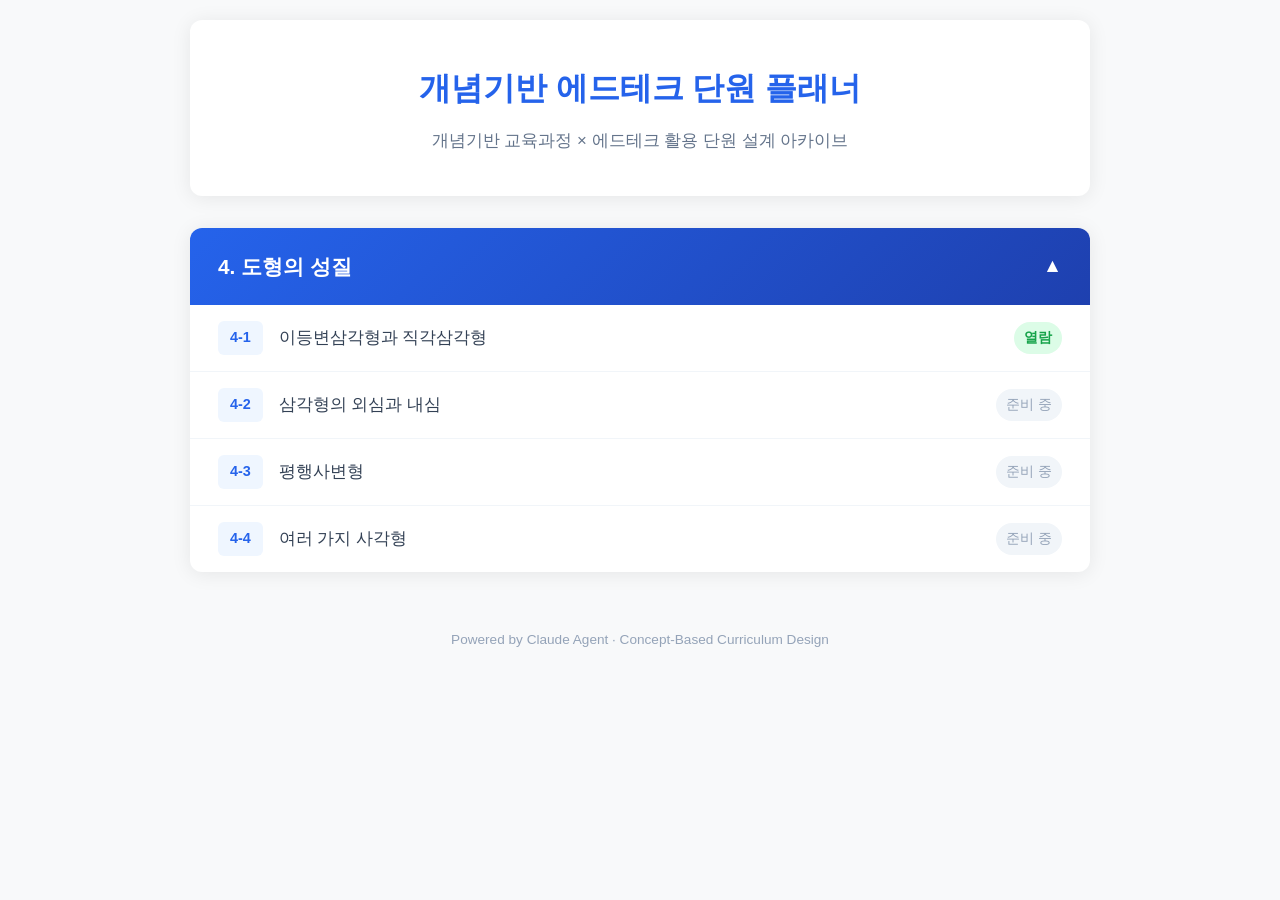
==== index.html @ 593aaad5 "feat: 개념기반 에드테크 단원 플래너 초기 구성 - 메인페이지 (index.html, styles.css, app.js) - 대단원/중단원 목록 구조 - 4-1 이등변삼각형과 " ====
<!DOCTYPE html>
<html lang="ko">
<head>
    <meta charset="UTF-8">
    <meta name="viewport" content="width=device-width, initial-scale=1.0">
    <title>개념기반 에드테크 단원 플래너</title>
    <link rel="stylesheet" href="styles.css">
</head>
<body>
    <div class="container">
        <header class="header">
            <h1>개념기반 에드테크 단원 플래너</h1>
            <p class="subtitle">개념기반 교육과정 × 에드테크 활용 단원 설계 아카이브</p>
        </header>

        <div id="unit-list"></div>

        <footer class="footer">
            <p>Powered by Claude Agent · Concept-Based Curriculum Design</p>
        </footer>
    </div>

    <script src="app.js"></script>
</body>
</html>
---- styles.css ----
* {
    margin: 0;
    padding: 0;
    box-sizing: border-box;
}

body {
    font-family: 'Noto Sans KR', -apple-system, BlinkMacSystemFont, 'Segoe UI', sans-serif;
    line-height: 1.8;
    color: #2c3e50;
    background: #f8f9fa;
    padding: 20px;
}

.container {
    max-width: 900px;
    margin: 0 auto;
}

/* Header */
.header {
    background: white;
    padding: 40px;
    border-radius: 12px;
    box-shadow: 0 2px 20px rgba(0,0,0,0.08);
    margin-bottom: 32px;
    text-align: center;
}

.header h1 {
    color: #2563eb;
    font-size: 2em;
    margin-bottom: 8px;
}

.subtitle {
    color: #64748b;
    font-size: 1.05em;
}

/* 대단원 카드 */
.chapter {
    background: white;
    border-radius: 12px;
    box-shadow: 0 2px 20px rgba(0,0,0,0.08);
    margin-bottom: 24px;
    overflow: hidden;
}

.chapter-header {
    background: linear-gradient(135deg, #2563eb 0%, #1e40af 100%);
    color: white;
    padding: 20px 28px;
    cursor: pointer;
    display: flex;
    align-items: center;
    justify-content: space-between;
    transition: opacity 0.2s;
}

.chapter-header:hover {
    opacity: 0.92;
}

.chapter-title {
    font-size: 1.3em;
    font-weight: 700;
}

.chapter-arrow {
    font-size: 1.2em;
    transition: transform 0.3s;
}

.chapter.open .chapter-arrow {
    transform: rotate(180deg);
}

/* 중단원 목록 */
.unit-list {
    max-height: 0;
    overflow: hidden;
    transition: max-height 0.4s ease;
}

.chapter.open .unit-list {
    max-height: 1000px;
}

.unit-item {
    display: flex;
    align-items: center;
    padding: 16px 28px;
    border-bottom: 1px solid #f1f5f9;
    transition: background 0.15s;
}

.unit-item:last-child {
    border-bottom: none;
}

.unit-item:hover {
    background: #f8fafc;
}

.unit-number {
    background: #eff6ff;
    color: #2563eb;
    font-weight: 700;
    font-size: 0.9em;
    padding: 4px 12px;
    border-radius: 6px;
    margin-right: 16px;
    white-space: nowrap;
}

.unit-name {
    flex: 1;
    font-size: 1.05em;
    color: #334155;
}

.unit-item a {
    text-decoration: none;
    color: inherit;
    display: flex;
    align-items: center;
    width: 100%;
}

.unit-status {
    font-size: 0.85em;
    padding: 4px 10px;
    border-radius: 20px;
    white-space: nowrap;
    margin-left: 12px;
}

.status-ready {
    background: #dcfce7;
    color: #16a34a;
    font-weight: 600;
}

.status-pending {
    background: #f1f5f9;
    color: #94a3b8;
}

/* Footer */
.footer {
    text-align: center;
    padding: 32px 0 12px;
    color: #94a3b8;
    font-size: 0.85em;
}

/* 반응형 */
@media (max-width: 640px) {
    body {
        padding: 12px;
    }

    .header {
        padding: 28px 20px;
    }

    .header h1 {
        font-size: 1.5em;
    }

    .chapter-header {
        padding: 16px 20px;
    }

    .chapter-title {
        font-size: 1.1em;
    }

    .unit-item {
        padding: 14px 20px;
    }
}
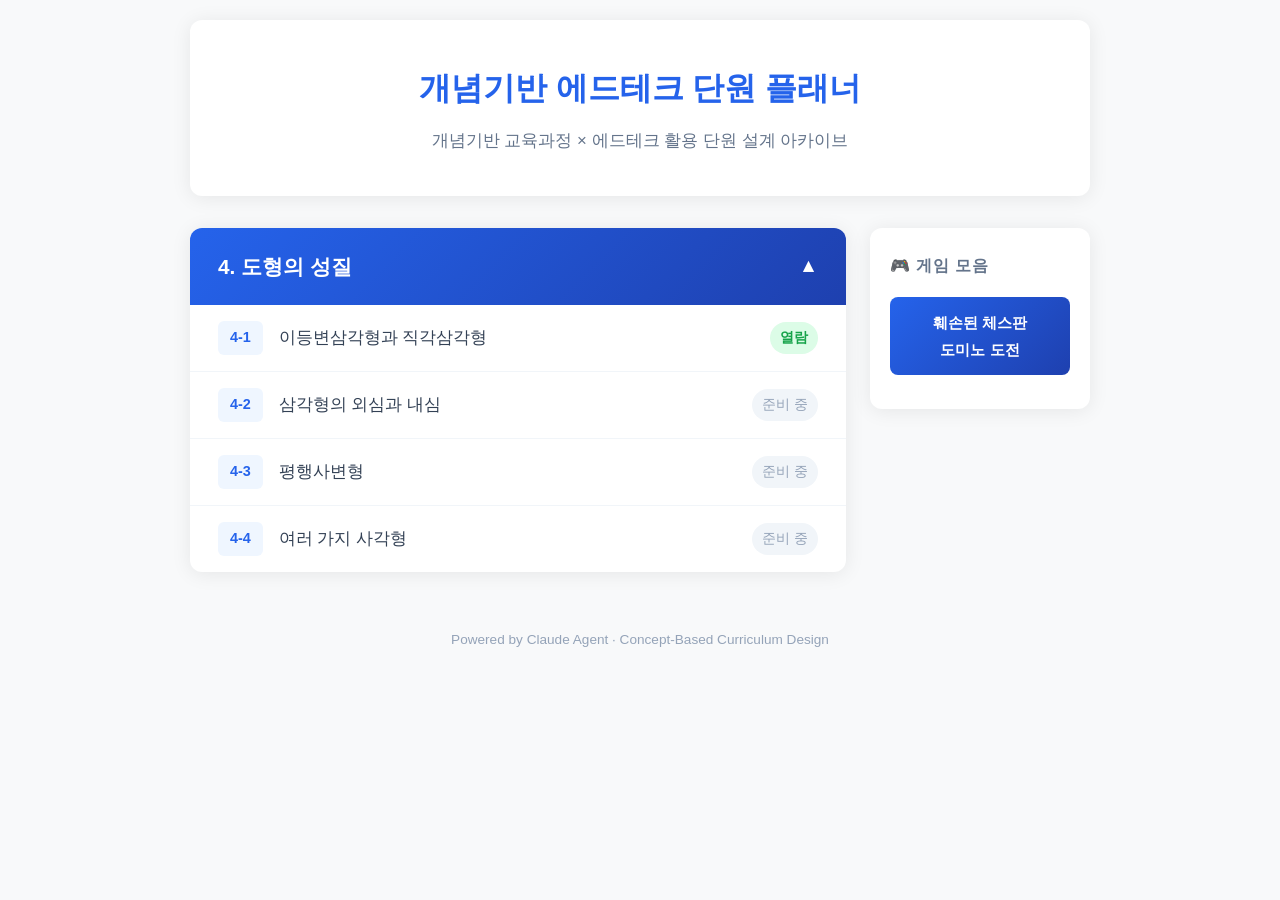
==== commit 15d5a2b8: "feat: 게임 허브 사이드바 추가 및 robots.txt noindex 설정" ====
--- a/index.html
+++ b/index.html
@@ -3,8 +3,63 @@
 <head>
     <meta charset="UTF-8">
     <meta name="viewport" content="width=device-width, initial-scale=1.0">
+    <meta name="robots" content="noindex, nofollow">
     <title>개념기반 에드테크 단원 플래너</title>
     <link rel="stylesheet" href="styles.css">
+    <style>
+        .page-layout {
+            display: flex;
+            gap: 24px;
+            align-items: flex-start;
+        }
+        .main-content {
+            flex: 1;
+            min-width: 0;
+        }
+        .game-hub {
+            width: 220px;
+            flex-shrink: 0;
+            background: white;
+            border-radius: 12px;
+            box-shadow: 0 2px 20px rgba(0,0,0,0.08);
+            padding: 24px 20px;
+        }
+        .game-hub h2 {
+            font-size: 1em;
+            color: #64748b;
+            margin-bottom: 16px;
+            font-weight: 600;
+            letter-spacing: 0.05em;
+            text-transform: uppercase;
+        }
+        .game-btn {
+            display: block;
+            width: 100%;
+            padding: 12px 16px;
+            margin-bottom: 10px;
+            background: linear-gradient(135deg, #2563eb 0%, #1e40af 100%);
+            color: white;
+            border: none;
+            border-radius: 8px;
+            font-size: 0.95em;
+            font-weight: 600;
+            text-align: center;
+            text-decoration: none;
+            cursor: pointer;
+            transition: opacity 0.2s;
+        }
+        .game-btn:hover {
+            opacity: 0.88;
+        }
+        @media (max-width: 700px) {
+            .page-layout {
+                flex-direction: column;
+            }
+            .game-hub {
+                width: 100%;
+            }
+        }
+    </style>
 </head>
 <body>
     <div class="container">
@@ -13,7 +68,15 @@
             <p class="subtitle">개념기반 교육과정 × 에드테크 활용 단원 설계 아카이브</p>
         </header>
 
-        <div id="unit-list"></div>
+        <div class="page-layout">
+            <div class="main-content">
+                <div id="unit-list"></div>
+            </div>
+            <aside class="game-hub">
+                <h2>🎮 게임 모음</h2>
+                <a class="game-btn" href="domino-challenge.html">훼손된 체스판<br>도미노 도전</a>
+            </aside>
+        </div>
 
         <footer class="footer">
             <p>Powered by Claude Agent · Concept-Based Curriculum Design</p>
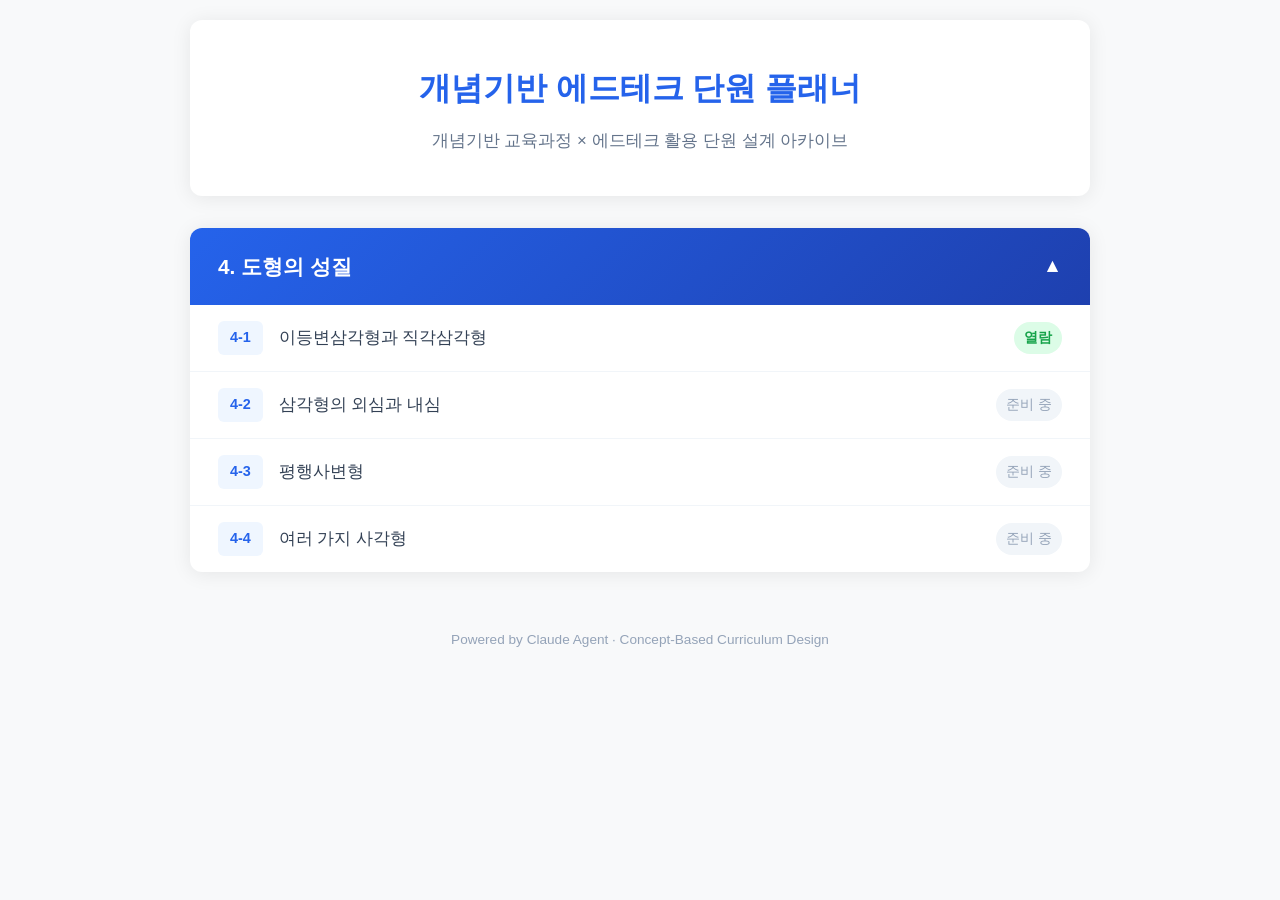
==== commit 979822db: "feat: 도미노 도전 4개 페이지 교육학적 전면 리팩토링 - 폴더 구조: 도미노 활동 4개를 1-domino-challenge/ 서브폴더로 이동 - 루트 리다이렉트 스텁 4개 추" ====
--- a/index.html
+++ b/index.html
@@ -6,60 +6,6 @@
     <meta name="robots" content="noindex, nofollow">
     <title>개념기반 에드테크 단원 플래너</title>
     <link rel="stylesheet" href="styles.css">
-    <style>
-        .page-layout {
-            display: flex;
-            gap: 24px;
-            align-items: flex-start;
-        }
-        .main-content {
-            flex: 1;
-            min-width: 0;
-        }
-        .game-hub {
-            width: 220px;
-            flex-shrink: 0;
-            background: white;
-            border-radius: 12px;
-            box-shadow: 0 2px 20px rgba(0,0,0,0.08);
-            padding: 24px 20px;
-        }
-        .game-hub h2 {
-            font-size: 1em;
-            color: #64748b;
-            margin-bottom: 16px;
-            font-weight: 600;
-            letter-spacing: 0.05em;
-            text-transform: uppercase;
-        }
-        .game-btn {
-            display: block;
-            width: 100%;
-            padding: 12px 16px;
-            margin-bottom: 10px;
-            background: linear-gradient(135deg, #2563eb 0%, #1e40af 100%);
-            color: white;
-            border: none;
-            border-radius: 8px;
-            font-size: 0.95em;
-            font-weight: 600;
-            text-align: center;
-            text-decoration: none;
-            cursor: pointer;
-            transition: opacity 0.2s;
-        }
-        .game-btn:hover {
-            opacity: 0.88;
-        }
-        @media (max-width: 700px) {
-            .page-layout {
-                flex-direction: column;
-            }
-            .game-hub {
-                width: 100%;
-            }
-        }
-    </style>
 </head>
 <body>
     <div class="container">
@@ -68,15 +14,7 @@
             <p class="subtitle">개념기반 교육과정 × 에드테크 활용 단원 설계 아카이브</p>
         </header>
 
-        <div class="page-layout">
-            <div class="main-content">
-                <div id="unit-list"></div>
-            </div>
-            <aside class="game-hub">
-                <h2>🎮 게임 모음</h2>
-                <a class="game-btn" href="domino-challenge.html">훼손된 체스판<br>도미노 도전</a>
-            </aside>
-        </div>
+        <div id="unit-list"></div>
 
         <footer class="footer">
             <p>Powered by Claude Agent · Concept-Based Curriculum Design</p>
